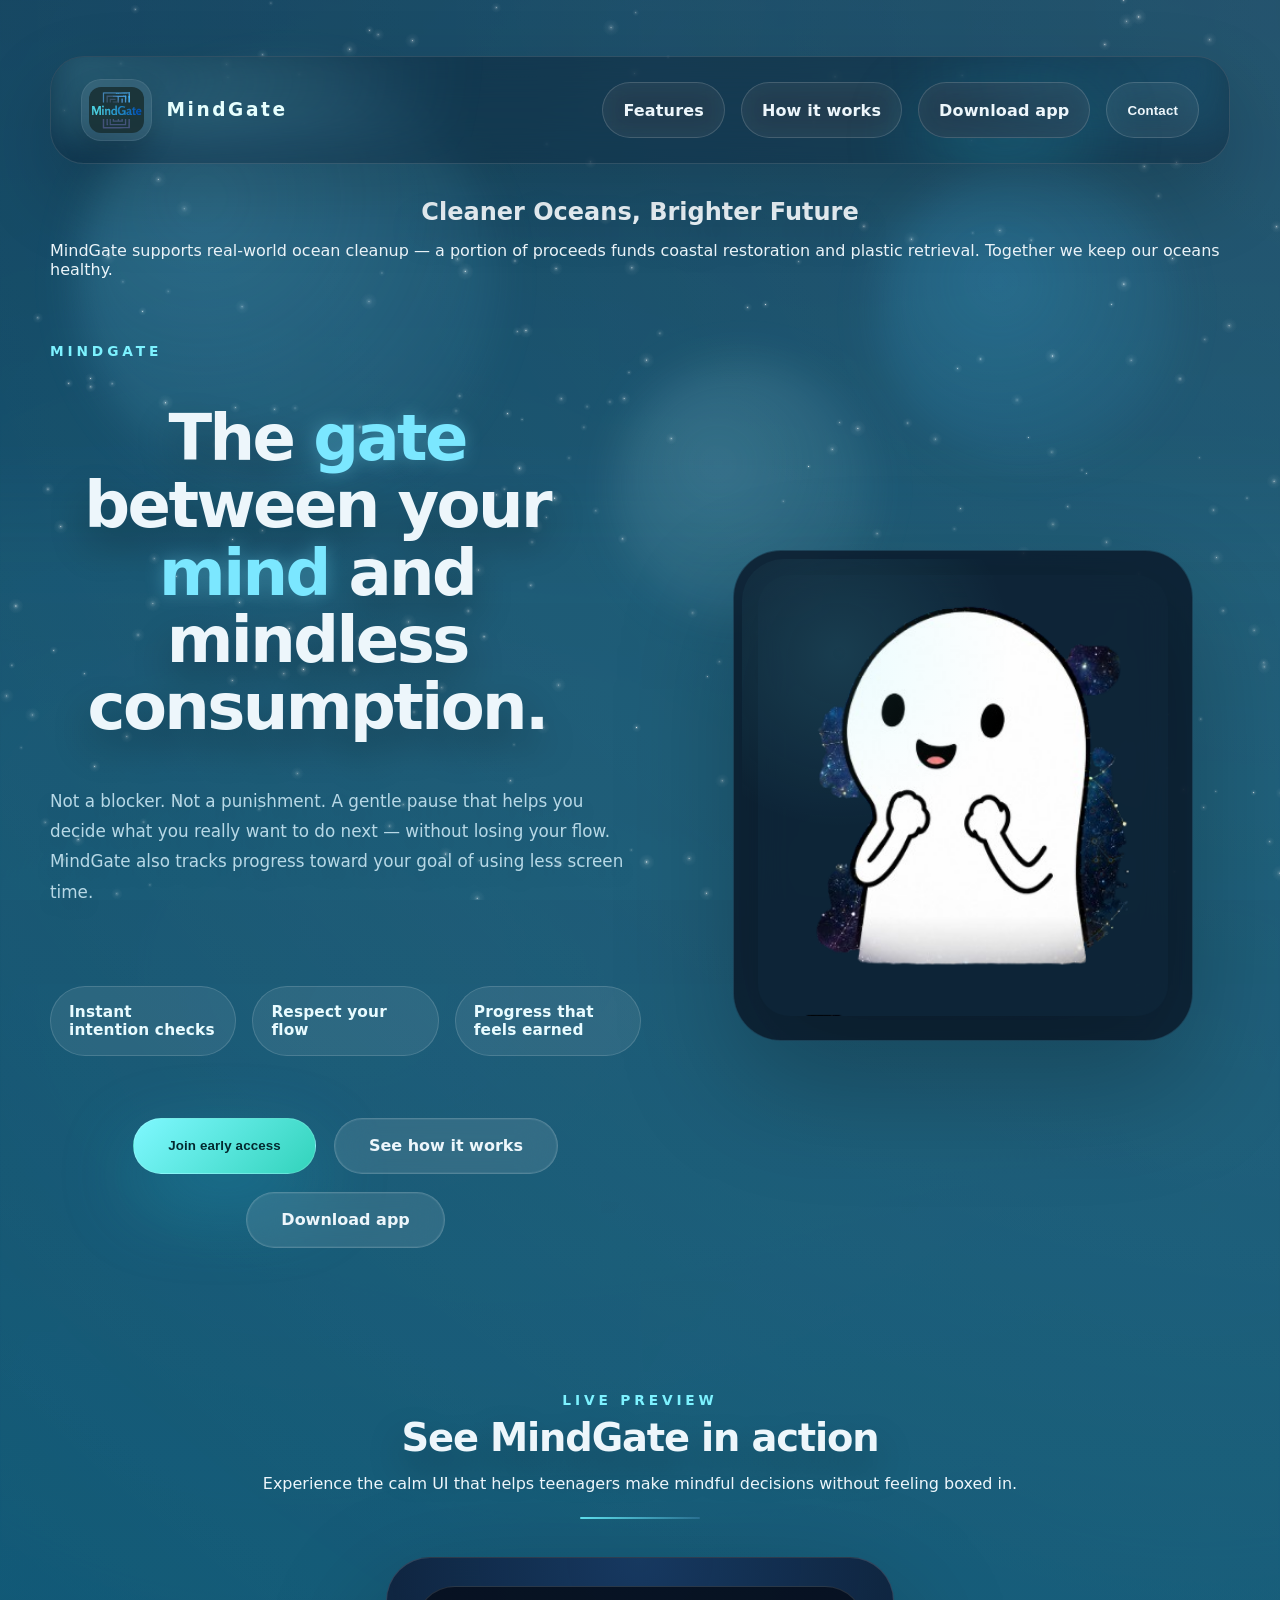
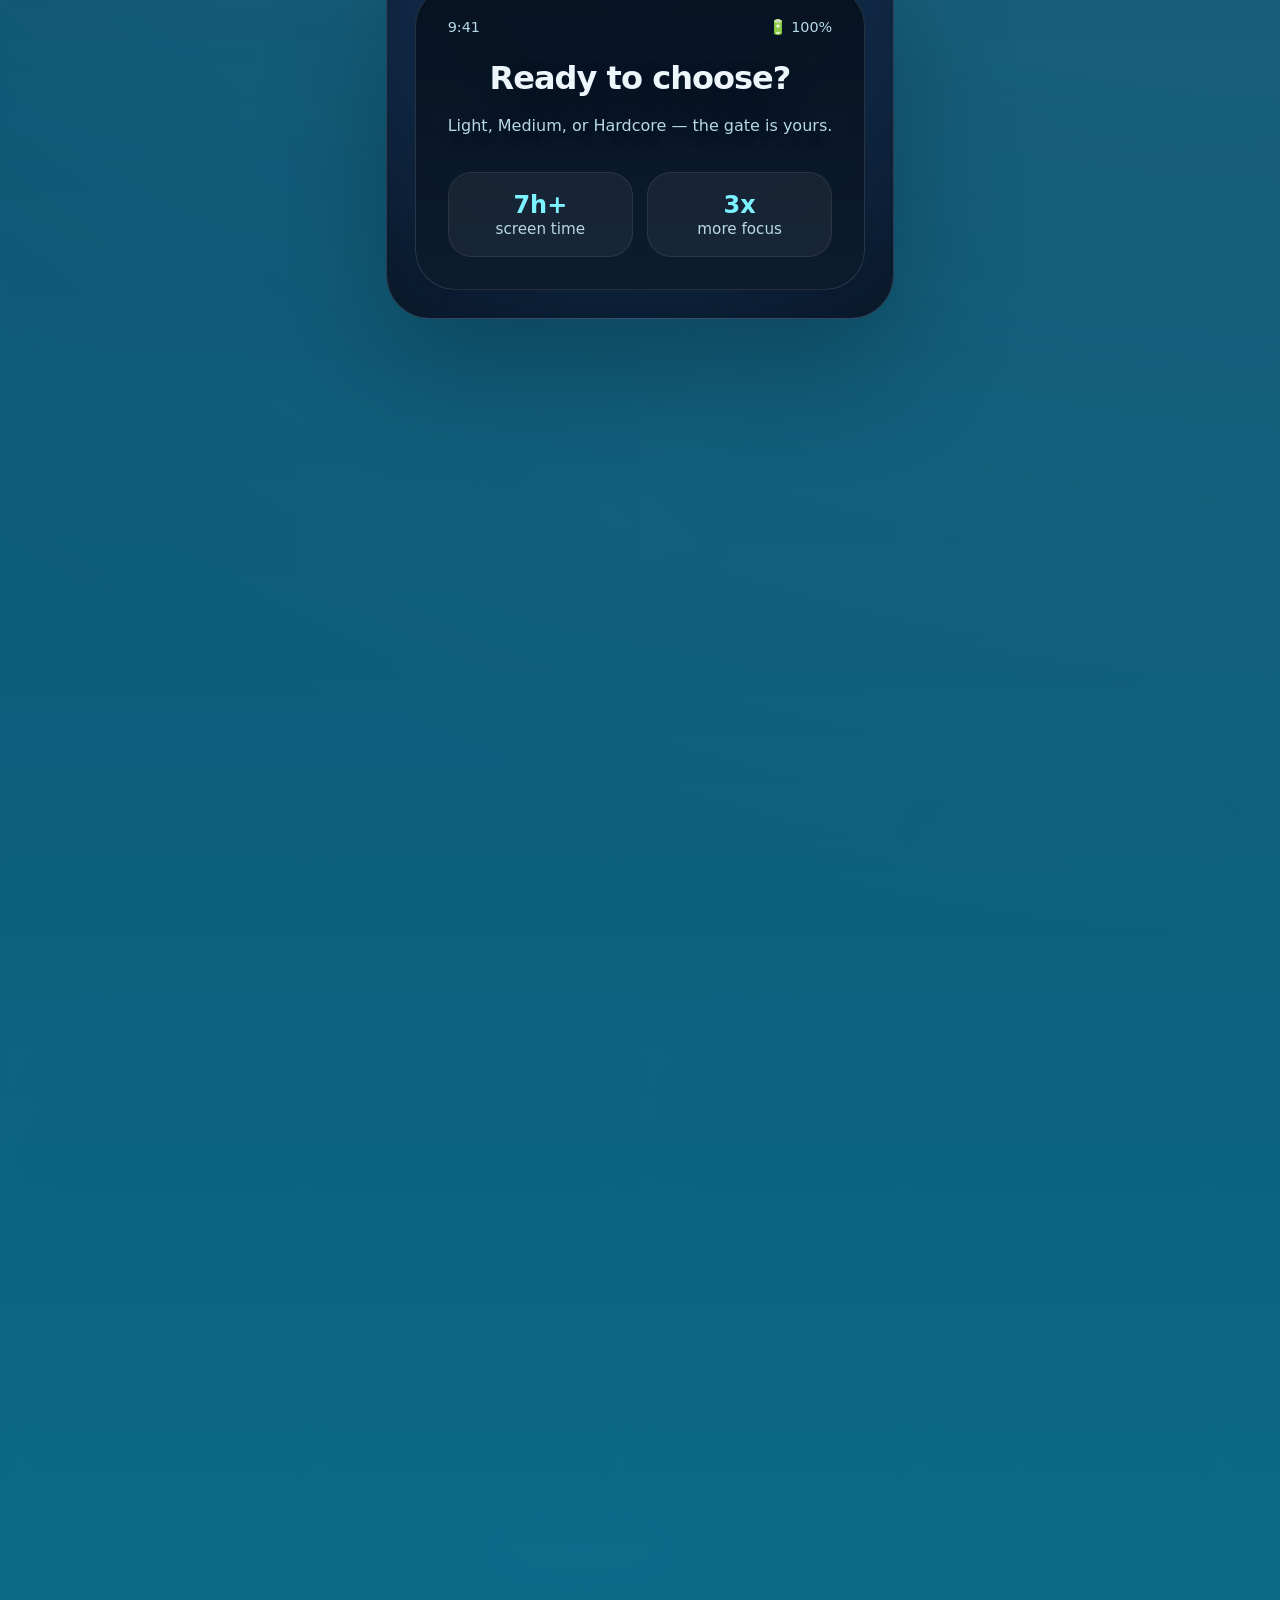
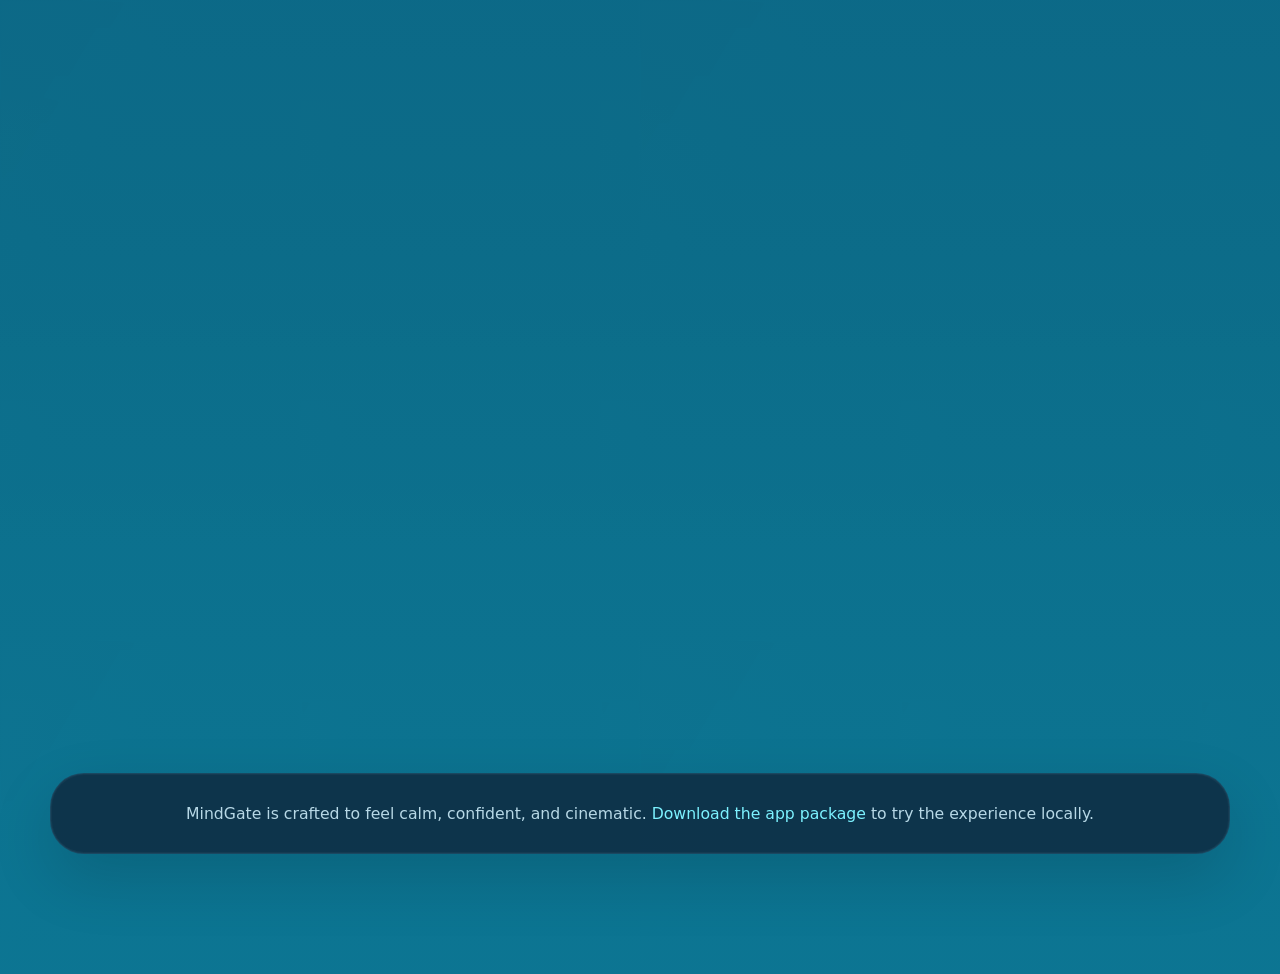
==== index.html @ c2aaa256 "Add files via upload" ====
<!DOCTYPE html>
<html lang="en">
<head>
  <meta charset="UTF-8" />
  <meta name="viewport" content="width=device-width, initial-scale=1.0" />
  <title>MindGate — The Gate Between Your Mind and Mindless Consumption</title>
  <link rel="stylesheet" href="styles.css" />
</head>
<body>
  <div class="page-shell" id="top">
    <div class="wave-background"></div>
    <div class="ocean-wave-layer"></div>
    <canvas id="particle-canvas" class="particle-canvas" aria-hidden="true"></canvas>
    <div class="float-orbs" aria-hidden="true">
      <div class="orb orb--1"></div>
      <div class="orb orb--2"></div>
      <div class="orb orb--3"></div>
    </div>
    <div class="content-wrap">
      <nav class="site-nav reveal">
        <div class="nav-logo">
          <img src="logo.svg" alt="MindGate logo" class="logo-img" />
          <span>MindGate</span>
        </div>
        <div class="nav-links">
          <a href="#features">Features</a>
          <a href="#how-it-works">How it works</a>
          <a href="MindGate-app.zip" download class="button button-primary">Download app</a>
          <button class="contact-btn" id="contact-trigger">Contact</button>
        </div>
      </nav>

      <section class="ocean-hero reveal">
        <div class="ocean-hero-inner">
          <h2 class="ocean-title">Cleaner Oceans, Brighter Future</h2>
          <p class="ocean-sub">MindGate supports real-world ocean cleanup — a portion of proceeds funds coastal restoration and plastic retrieval. Together we keep our oceans healthy.</p>
        </div>
      </section>

      <div class="contact-modal" id="contact-modal">
        <div class="modal-content">
          <button class="modal-close" id="modal-close">&times;</button>
          <h2>Get in touch</h2>
          <p>Have questions or want early access? Reach out:</p>
          <div class="contact-info">
            <div class="contact-item">
              <p class="label">Email</p>
              <a href="mailto:mindgate@gmail.com">mindgate@gmail.com</a>
            </div>
            <div class="contact-item">
              <p class="label">Phone</p>
              <a href="tel:+918008955454">+91 8008955454</a>
            </div>
          </div>
        </div>
      </div>
      <header class="hero">
        <div class="hero-copy reveal">
          <p class="eyebrow">MindGate</p>
          <h1>The <span class="hero-highlight">gate</span> between your <span class="hero-highlight">mind</span> and mindless consumption.</h1>
          <p class="hero-description">
            Not a blocker. Not a punishment. A gentle pause that helps you decide what you really want to do next — without losing your flow. MindGate also tracks progress toward your goal of using less screen time.
          </p>
          <div class="hero-notes">
            <span>Instant intention checks</span>
            <span>Respect your flow</span>
            <span>Progress that feels earned</span>
          </div>
          <div class="hero-actions">
            <button class="button button-primary contact-btn">Join early access</button>
            <a href="#features" class="button button-secondary">See how it works</a>
            <a href="MindGate-app.zip" download class="button button-secondary">Download app</a>
          </div>
        </div>
        <div class="hero-visual reveal">
          <div class="hero-visual-card">
            <img src="hero-illustration.png" alt="MindGate illustration" />
          </div>
        </div>
      </header>

      <section class="feature-showcase reveal">
        <div class="section-header">
          <p class="section-eyebrow">Live preview</p>
          <h2>See MindGate in action</h2>
          <p>Experience the calm UI that helps teenagers make mindful decisions without feeling boxed in.</p>
        </div>
        <div class="hero-panel reveal">
          <div class="phone-card">
            <div class="phone-screen">
              <div class="status-bar">
                <span>9:41</span>
                <span>🔋 100%</span>
              </div>
              <div class="screen-content">
                <h2>Ready to choose?</h2>
                <p>Light, Medium, or Hardcore — the gate is yours.</p>
                <div class="metric-row">
                  <div>
                    <span class="metric-value">7h+</span>
                    <span class="metric-label">screen time</span>
                  </div>
                  <div>
                    <span class="metric-value">3x</span>
                    <span class="metric-label">more focus</span>
                  </div>
                </div>
              </div>
            </div>
          </div>
        </div>
      </section>

      <section id="how-it-works" class="how-it-works reveal">
        <div class="how-header">
          <p class="section-eyebrow">The process</p>
          <h2>How MindGate works.</h2>
          <p>A simple, intentional flow that puts you back in control.</p>
        </div>
        <div class="how-steps">
          <div class="step reveal">
            <div class="step-number">1</div>
            <h3>You open an app</h3>
            <p>Pick your intensity level for each app: Light, Medium, or Hardcore.</p>
          </div>
          <div class="step reveal">
            <div class="step-number">2</div>
            <h3>MindGate pauses</h3>
            <p>A gentle reminder appears asking how you really feel right now.</p>
          </div>
          <div class="step reveal">
            <div class="step-number">3</div>
            <h3>You decide</h3>
            <p>Choose to continue, reflect, or do something else instead.</p>
          </div>
          <div class="step reveal">
            <div class="step-number">4</div>
            <h3>Track your progress</h3>
            <p>See your screen time patterns and celebrate intentional choices.</p>
          </div>
        </div>
      </section>

      <main>
      <section id="features" class="section section-features">
        <div class="section-header reveal">
          <p class="section-eyebrow">Why MindGate</p>
          <h2>Stop autopilot. Start choosing.</h2>
        </div>
        <div class="feature-grid">
          <article class="feature-card reveal">
            <h3>Context-aware interventions</h3>
            <p>Games and scroll apps get different treatment — no angry mid-play blocks, just a thoughtful pause that respects how you feel.</p>
          </article>
          <article class="feature-card reveal">
            <h3>Big, personal accountability</h3>
            <p>Pick Light, Medium, or Hardcore for each app. You stay in control and nothing feels forced.</p>
          </article>
          <article class="feature-card reveal">
            <h3>Reflection built-in</h3>
            <p>Self-messages and emotional check-ins help you stay honest without feeling judged.</p>
          </article>
        </div>
      </section>

        <section class="section section-stats">
          <div class="stats-left reveal">
            <div class="stats-copy">
              <p class="section-eyebrow">Fast facts</p>
              <h2>Designed for teens who want control, not restrictions.</h2>
            </div>
            <div class="stat-grid">
              <div class="stat-card reveal">
                <span>7+</span>
                <p>Average daily screen hours for teenagers</p>
              </div>
              <div class="stat-card reveal">
                <span>0.2s</span>
                <p>Time it takes to dismiss a generic reminder</p>
              </div>
              <div class="stat-card reveal">
                <span>1st</span>
                <p>Context-aware screen accountability app built for teenagers</p>
              </div>
            </div>
          </div>
          <div class="stats-right reveal">
            <div class="stats-visual-wrap">
              <img src="stats-random.png" alt="Abstract stats illustration" class="stats-visual stats-visual--small" width="350" height="350" />
            </div>
          </div>
          <div class="survey-panel reveal">
            <p class="section-eyebrow">Field research</p>
            <h3>We interviewed 128 teens and this is the data we got.</h3>
            <div class="survey-grid">
              <div class="stat-card reveal">
                <span>86%</span>
                <p>said a gentle pause helps them decide whether to keep scrolling.</p>
              </div>
              <div class="stat-card reveal">
                <span>74%</span>
                <p>felt more in control when apps offered a choice instead of a block.</p>
              </div>
              <div class="stat-card reveal">
                <span>62%</span>
                <p>would use MindGate daily if it respected their mood and timing.</p>
              </div>
            </div>
          </div>
        </section>

      </main>
      <footer class="site-footer">
        <p>MindGate is crafted to feel calm, confident, and cinematic. <a href="MindGate-app.zip" download>Download the app package</a> to try the experience locally.</p>
      </footer>
    </div>
  </div>

  <script src="particles.js"></script>
  <script src="script.js"></script>
</body>
</html>
---- styles.css ----
:root {
  color-scheme: dark;
  --bg-start: #03364f;
  --bg-mid: #026d8d;
  --bg-end: #00afc8;
  --surface: rgba(8, 23, 38, 0.88);
  --surface-strong: rgba(5, 18, 32, 0.98);
  --text: #edf6fb;
  --muted: #b7d8e6;
  --accent: #7df2ff;
  --accent-strong: #e6fffe;
  --shadow: 0 40px 120px rgba(0, 0, 0, 0.18);
  font-family: Inter, system-ui, -apple-system, BlinkMacSystemFont, Segoe UI, sans-serif;
}

* {
  box-sizing: border-box;
}

html, body {
  min-height: 100%;
  margin: 0;
  padding: 0;
  background: radial-gradient(circle at top, rgba(58, 190, 255, 0.18), transparent 35%),
    linear-gradient(180deg, var(--bg-start) 0%, var(--bg-mid) 45%, var(--bg-end) 100%);
  color: var(--text);
}

body {
  overflow-x: hidden;
  min-height: 100%;
  background-attachment: fixed;
}

body::before {
  content: "";
  position: fixed;
  inset: 0;
  pointer-events: none;
  z-index: 0;
  background: radial-gradient(circle at top, rgba(255, 255, 255, 0.08), transparent 24%),
    radial-gradient(circle at 80% 8%, rgba(116, 232, 255, 0.10), transparent 18%);
}

::-webkit-scrollbar {
  width: 10px;
}

::-webkit-scrollbar-track {
  background: rgba(255, 255, 255, 0.04);
}

::-webkit-scrollbar-thumb {
  background: rgba(104, 232, 255, 0.22);
  border-radius: 999px;
  border: 2px solid transparent;
  background-clip: padding-box;
}

.page-shell {
  position: relative;
  min-height: 100vh;
  overflow: hidden;
  z-index: 0;
}

.page-shell::before {
  content: "";
  position: absolute;
  inset: 0;
  z-index: -1;
  pointer-events: none;
  background-image:
    radial-gradient(circle at 18% 18%, rgba(128, 245, 255, 0.55), transparent 18%),
    radial-gradient(circle at 72% 20%, rgba(90, 234, 255, 0.44), transparent 20%),
    radial-gradient(ellipse 420px 160px at 35% 58%, rgba(74, 215, 255, 0.36), transparent 38%),
    radial-gradient(ellipse 420px 140px at 70% 38%, rgba(60, 200, 255, 0.3), transparent 34%);
  background-repeat: no-repeat;
  background-size: 130% 130%;
  opacity: 1;
  filter: blur(1px);
  transform: translate3d(0, 0, 0);
  animation: strokes-drift 26s ease-in-out infinite;
}

.page-shell::after {
  content: "";
  position: absolute;
  inset: 0;
  z-index: -1;
  pointer-events: none;
  background-image:
    linear-gradient(120deg, rgba(255, 255, 255, 0.18) 0%, rgba(255, 255, 255, 0.14) 8%, transparent 20%),
    linear-gradient(120deg, rgba(255, 255, 255, 0.12) 0%, rgba(255, 255, 255, 0.08) 6%, transparent 16%);
  background-size: 640px 640px, 300px 300px;
  opacity: 0.26;
  filter: blur(1.4px);
  animation: streaks-slide 22s linear infinite;
}

/* Particle canvas sits above background but behind content */
.particle-canvas {
  position: fixed;
  inset: 0;
  z-index: 1; /* above background, below content */
  pointer-events: none;
  display: block;
}

/* Floating soft orbs to add depth */
.float-orbs {
  position: fixed;
  inset: 0;
  z-index: 1; /* keep orbs with the canvas */
  pointer-events: none;
  overflow: visible;
}
.orb {
  position: absolute;
  border-radius: 50%;
  filter: blur(18px);
  opacity: 0.24;
  mix-blend-mode: screen;
}
.orb--1 { width: 420px; height: 420px; left: 6%; top: 8%; background: radial-gradient(circle at 30% 30%, rgba(120,220,255,0.9), rgba(10,80,110,0.12)); animation: orb-drift-1 18s ease-in-out infinite; }
.orb--2 { width: 300px; height: 300px; right: 8%; top: 18%; background: radial-gradient(circle at 40% 40%, rgba(70,200,255,0.85), rgba(6,40,66,0.08)); animation: orb-drift-2 22s ease-in-out infinite; }
.orb--3 { width: 260px; height: 260px; left: 48%; top: 40%; background: radial-gradient(circle at 40% 40%, rgba(180,245,255,0.72), rgba(12,70,100,0.06)); animation: orb-drift-3 26s ease-in-out infinite; }

@keyframes orb-drift-1 { 0% { transform: translateY(0) translateX(0); } 50% { transform: translateY(18px) translateX(10px) } 100% { transform: translateY(0) translateX(0); } }
@keyframes orb-drift-2 { 0% { transform: translateY(0) translateX(0); } 50% { transform: translateY(-14px) translateX(-8px) } 100% { transform: translateY(0) translateX(0); } }
@keyframes orb-drift-3 { 0% { transform: translateY(0) translateX(0); } 50% { transform: translateY(10px) translateX(-6px) } 100% { transform: translateY(0) translateX(0); } }

/* make sure content stays readable over effects */
@media (prefers-reduced-motion: reduce) {
  .orb, .page-shell::after, .page-shell::before { animation: none !important; }
}

.wave-background {
  position: absolute;
  inset: 0;
  z-index: 0;
  pointer-events: none;
  overflow: hidden;
  background: radial-gradient(circle at top, rgba(255, 255, 255, 0.12), transparent 28%),
    linear-gradient(180deg, rgba(2, 57, 86, 0.95), rgba(2, 109, 141, 0.92), rgba(0, 175, 200, 0.8));
  background-size: 220% 220%, 220% 220%;
  animation: wave-ripple 38s ease-in-out infinite;
}

@keyframes strokes-drift {
  0% { background-position: 0% 0%, 0% 0%, 0% 0%, 0% 0%; }
  50% { background-position: 6% 7%, -3% 4%, 3% 9%, -4% 5%; }
  100% { background-position: 0% 0%, 0% 0%, 0% 0%, 0% 0%; }
}

@keyframes wave-ripple {
  0%, 100% { background-position: 50% 0%, 50% 0%; }
  50% { background-position: 50% 5%, 50% 7%; }
}

@keyframes streaks-slide {
  0% { background-position: -100px 0, 60px 0; }
  100% { background-position: 120px 140px, 360px 180px; }
}

.ocean-wave-layer {
  position: absolute;
  left: 0;
  right: 0;
  bottom: -24%;
  height: 420px;
  background: radial-gradient(circle at 18% 18%, rgba(116, 232, 255, 0.24), transparent 22%),
    radial-gradient(circle at 82% 16%, rgba(17, 172, 219, 0.18), transparent 24%),
    linear-gradient(180deg, rgba(3, 64, 97, 0.34), rgba(9, 100, 122, 0.22));
  border-radius: 0 0 40% 40% / 0 0 100% 100%;
  opacity: 0.95;
  pointer-events: none;
  transform: translateY(14px);
  animation: ocean-swell 12s ease-in-out infinite;
  box-shadow: inset 0 0 120px rgba(0, 0, 0, 0.12);
}

.wave-section {
  position: relative;
  margin: 44px 0 56px;
  padding: 42px 0 38px;
  border-radius: 40px;
  overflow: hidden;
  background: rgba(6, 28, 49, 0.18);
  border: 1px solid rgba(255, 255, 255, 0.08);
  box-shadow: 0 24px 64px rgba(0, 0, 0, 0.16);
}

.how-it-works {
  margin: 86px 0 72px;
}

.how-header {
  max-width: 640px;
  margin: 0 auto 48px;
  text-align: center;
}

.how-header h2 {
  font-size: clamp(2rem, 3.2vw, 2.9rem);
  margin: 12px 0 0;
  letter-spacing: -0.03em;
}

.how-header p {
  margin-top: 14px;
  color: var(--muted);
  font-size: 1rem;
}

.how-steps {
  display: grid;
  grid-template-columns: repeat(4, minmax(0, 1fr));
  gap: 24px;
}

.step {
  background: rgba(255, 255, 255, 0.06);
  border: 1px solid rgba(255, 255, 255, 0.1);
  border-radius: 28px;
  padding: 32px 24px;
  box-shadow: inset 0 0 0 1px rgba(255,255,255,0.02);
}

.step-number {
  display: flex;
  align-items: center;
  justify-content: center;
  width: 48px;
  height: 48px;
  background: linear-gradient(135deg, rgba(116, 232, 255, 0.22), rgba(94, 232, 255, 0.12));
  border: 1.5px solid rgba(116, 232, 255, 0.4);
  border-radius: 50%;
  font-size: 1.4rem;
  font-weight: 700;
  color: var(--accent);
  margin-bottom: 16px;
}

.step h3 {
  font-size: 1.15rem;
  margin: 0 0 10px;
  color: #e8fbff;
}

.step p {
  margin: 0;
  color: var(--muted);
  font-size: 0.95rem;
  line-height: 1.6;
}

@media (max-width: 960px) {
  .how-steps {
    grid-template-columns: repeat(2, minmax(0, 1fr));
  }
}

@media (max-width: 640px) {
  .how-steps {
    grid-template-columns: 1fr;
  }
}

@keyframes ocean-swell {
  0%, 100% { transform: translateY(14px); }
  50% { transform: translateY(-10px); }
}

.wave-background::before,
.wave-background::after {
  content: "";
  position: absolute;
  left: 50%;
  width: 230%;
  height: 180%;
  background: radial-gradient(circle at center, rgba(255, 255, 255, 0.12), transparent 48%);
  transform: translateX(-50%);
}

.wave-background::before {
  bottom: -20%;
  background: rgba(255, 255, 255, 0.08);
  filter: blur(70px);
  opacity: 0.32;
  animation: drift 22s ease-in-out infinite;
}

.wave-background::after {
  top: 12%;
  background: rgba(141, 236, 255, 0.12);
  filter: blur(52px);
  opacity: 0.28;
  animation: drift 18s ease-in-out infinite reverse;
}

@keyframes drift {
  0% { transform: translateX(-55%) translateY(0); }
  50% { transform: translateX(-45%) translateY(24px); }
  100% { transform: translateX(-55%) translateY(0); }
}

.reveal {
  opacity: 0;
  transform: translateY(24px);
  transition: opacity 0.7s ease, transform 0.7s ease;
}

.reveal.show {
  opacity: 1;
  transform: translateY(0);
}

.hero {
  display: grid;
  grid-template-columns: minmax(0, 1.05fr) minmax(340px, 0.95fr);
  gap: 54px;
  align-items: center;
  min-height: calc(100vh - 98px);
  padding: 48px 0 72px;
}

.hero-copy {
  max-width: 680px;
  display: grid;
  gap: 28px;
  text-align: left;
}

.hero-visual {
  display: flex;
  align-items: center;
  justify-content: center;
}

.hero-visual-card {
  width: min(100%, 460px);
  padding: 24px;
  border-radius: 48px;
  background: rgba(8, 18, 34, 0.75);
  border: 1px solid rgba(92, 218, 255, 0.16);
  box-shadow: 0 46px 120px rgba(0, 0, 0, 0.24);
  backdrop-filter: blur(24px);
  position: relative;
  overflow: hidden;
}

.hero-visual-card::before {
  content: "";
  position: absolute;
  inset: 8px;
  border-radius: 42px;
  background: radial-gradient(circle at 22% 20%, rgba(104, 238, 255, 0.12), transparent 34%);
  pointer-events: none;
}

.hero-visual-card img {
  width: 100%;
  display: block;
  border-radius: 32px;
  box-shadow: 0 32px 100px rgba(0, 0, 0, 0.22);
}

@media (max-width: 920px) {
  .hero {
    grid-template-columns: 1fr;
  }

  .hero-visual-card {
    margin: 0 auto;
  }
}

.feature-showcase {
  display: grid;
  justify-items: center;
  text-align: center;
  gap: 28px;
  margin-top: 72px;
  padding-bottom: 16px;
}

.feature-showcase .section-header {
  max-width: 820px;
  position: relative;
}

.feature-showcase .section-eyebrow {
  margin-bottom: 10px;
}

.feature-showcase .section-header::after {
  content: "";
  position: absolute;
  left: 50%;
  bottom: -10px;
  transform: translateX(-50%);
  width: 120px;
  height: 2px;
  background: linear-gradient(90deg, rgba(104, 242, 255, 0.9), rgba(119, 199, 255, 0.2));
  border-radius: 999px;
}

.content-wrap {
  position: relative;
  z-index: 3;
  width: min(1180px, calc(100% - 48px));
  margin: 0 auto;
  padding: 56px 0 120px;
}

.eyebrow,
.section-eyebrow {
  color: var(--accent);
  font-size: 0.86rem;
  font-weight: 700;
  text-transform: uppercase;
  letter-spacing: 0.28em;
  margin: 0 0 18px;
}

h1,
h2,
h3 {
  margin: 0;
  line-height: 1.05;
  text-align: center;
}

h1 {
  font-size: clamp(3.4rem, 5vw, 5.4rem);
  max-width: 12ch;
  letter-spacing: -0.04em;
}

.hero-highlight {
  color: #7be7ff;
  font-weight: 800;
  text-shadow: 0 0 18px rgba(123, 231, 255, 0.32);
}

h1,
h2,
h3 {
  text-shadow: 0 18px 38px rgba(0, 0, 0, 0.32);
}

.hero-description,
.feature-card p,
.stat-card p,
.screen-content p {
  color: var(--muted);
  font-size: clamp(1rem, 1vw + 0.02rem, 1.12rem);
  line-height: 1.8;
}

.hero-description,
.stat-card p,
.feature-card p,
.screen-content p {
  text-shadow: 0 10px 20px rgba(0, 0, 0, 0.18);
}

.hero-description {
  max-width: 44rem;
  font-size: clamp(1.05rem, 1vw + 0.12rem, 1.32rem);
}

.hero-notes {
  display: grid;
  grid-template-columns: repeat(3, minmax(180px, 1fr));
  gap: 16px;
  margin: 34px 0 0;
}

.hero-notes span {
  display: inline-flex;
  align-items: center;
  justify-content: center;
  padding: 16px 18px;
  border-radius: 999px;
  background: rgba(255, 255, 255, 0.08);
  border: 1px solid rgba(255, 255, 255, 0.14);
  color: #e8fbff;
  font-size: 0.96rem;
  font-weight: 600;
  letter-spacing: 0.01em;
}

.site-nav {
  position: relative;
  z-index: 30;
  display: flex;
  justify-content: space-between;
  align-items: center;
  padding: 22px 30px;
  gap: 24px;
  margin: 0 0 36px;
  background: rgba(6, 20, 36, 0.36);
  border: 1px solid rgba(255, 255, 255, 0.12);
  border-radius: 34px;
  backdrop-filter: blur(24px);
  box-shadow: 0 32px 80px rgba(0, 0, 0, 0.18);
  overflow: hidden;
}

.site-nav::before {
  content: "";
  position: absolute;
  inset: -18% 0 25%;
  background: radial-gradient(circle at top left, rgba(123, 231, 255, 0.22), transparent 36%),
    radial-gradient(circle at top right, rgba(33, 150, 198, 0.18), transparent 28%);
  filter: blur(18px);
  pointer-events: none;
  z-index: 0;
}

.nav-logo,
.nav-links,
.logo-img {
  position: relative;
  z-index: 1;
}

.nav-logo {
  display: inline-flex;
  align-items: center;
  gap: 14px;
  font-size: 1.16rem;
  font-weight: 700;
  color: var(--accent-strong);
  text-decoration: none;
  letter-spacing: 0.14em;
  line-height: 1;
  white-space: nowrap;
}

.nav-links {
  display: flex;
  gap: 16px;
  flex-wrap: wrap;
}

.logo-img {
  height: 62px;
  width: auto;
  display: inline-block;
  opacity: 0.95;
  mix-blend-mode: screen;
  filter: brightness(1.02) saturate(1.08);
  background: rgba(255, 255, 255, 0.08);
  border-radius: 20px;
  padding: 8px;
  box-shadow: inset 0 0 0 1px rgba(255,255,255,0.08), 0 10px 24px rgba(0, 0, 0, 0.14);
}

.nav-links a,
.nav-links span,
.contact-btn {
  display: inline-flex;
  align-items: center;
  justify-content: center;
  padding: 12px 20px;
  border-radius: 999px;
  background: rgba(255, 255, 255, 0.08);
  border: 1px solid rgba(255, 255, 255, 0.15);
  color: #edf6fb;
  text-decoration: none;
  font-weight: 600;
  letter-spacing: 0.01em;
  transition: transform 0.2s ease, background-color 0.2s ease, border-color 0.2s ease, color 0.2s ease;
  cursor: pointer;
  backdrop-filter: blur(14px);
}

.nav-links a:hover,
.nav-links span:hover,
.contact-btn:hover {
  background: rgba(255, 255, 255, 0.14);
  transform: translateY(-1px);
  border-color: rgba(255, 255, 255, 0.22);
  color: var(--accent);
}

.contact-modal {
  display: none;
  position: fixed;
  inset: 0;
  background: rgba(0, 0, 0, 0.6);
  z-index: 100;
  align-items: center;
  justify-content: center;
  backdrop-filter: blur(4px);
}

.contact-modal.active {
  display: flex;
}

.modal-content {
  background: rgba(8, 32, 52, 0.96);
  border: 1px solid rgba(255, 255, 255, 0.14);
  border-radius: 36px;
  padding: 40px;
  max-width: 420px;
  width: 90%;
  position: relative;
  box-shadow: 0 40px 120px rgba(0, 0, 0, 0.4);
}

.modal-close {
  position: absolute;
  top: 16px;
  right: 16px;
  background: none;
  border: none;
  font-size: 2rem;
  color: var(--muted);
  cursor: pointer;
  width: 44px;
  height: 44px;
  display: flex;
  align-items: center;
  justify-content: center;
  transition: color 0.2s ease;
}

.modal-close:hover {
  color: var(--accent);
}

.modal-content h2 {
  margin: 0 0 12px;
  font-size: 1.8rem;
  letter-spacing: -0.03em;
  color: #e8fbff;
}

.modal-content > p {
  margin: 0 0 28px;
  color: var(--muted);
  line-height: 1.6;
}

.contact-info {
  display: flex;
  flex-direction: column;
  gap: 20px;
}

.contact-item {
  padding: 16px;
  background: rgba(255, 255, 255, 0.05);
  border: 1px solid rgba(255, 255, 255, 0.1);
  border-radius: 16px;
}

.contact-item .label {
  margin: 0 0 8px;
  font-size: 0.85rem;
  text-transform: uppercase;
  letter-spacing: 0.1em;
  color: var(--accent-strong);
  font-weight: 600;
}

.contact-item a {
  display: inline-block;
  color: var(--accent);
  text-decoration: none;
  font-weight: 600;
  transition: color 0.2s ease;
}

.contact-item a:hover {
  color: #e8fbff;
  text-decoration: underline;
}

.hero-actions {
  display: flex;
  flex-wrap: wrap;
  gap: 18px;
  margin-top: 34px;
}

.hero-actions {
  justify-content: center;
}

.button {
  display: inline-flex;
  align-items: center;
  justify-content: center;
  min-height: 56px;
  padding: 0 34px;
  border-radius: 999px;
  font-weight: 700;
  text-decoration: none;
  transition: transform 0.22s ease, box-shadow 0.22s ease, background-color 0.22s ease, color 0.22s ease;
}

.button:hover {
  transform: translateY(-2px);
}

.button-primary {
  background: linear-gradient(135deg, #7ff8ff, #32d3bb);
  color: #04292f;
  box-shadow: 0 28px 80px rgba(34, 197, 226, 0.28);
}

.button-secondary {
  border: 1px solid rgba(255, 255, 255, 0.16);
  color: var(--text);
  background: rgba(255, 255, 255, 0.1);
  backdrop-filter: blur(18px);
  box-shadow: inset 0 0 0 1px rgba(255,255,255,0.06);
}

.hero-panel {
  display: flex;
  justify-content: center;
  padding-top: 20px;
}

.phone-card {
  width: min(100%, 520px);
  background: radial-gradient(circle at top, rgba(23, 56, 96, 0.98), rgba(8, 18, 35, 0.92));
  border: 1px solid rgba(255, 255, 255, 0.14);
  border-radius: 44px;
  backdrop-filter: blur(22px);
  box-shadow: 0 44px 120px rgba(0, 0, 0, 0.26);
  padding: 28px;
}

.phone-screen {
  background: linear-gradient(180deg, rgba(7, 18, 34, 0.98), rgba(12, 28, 46, 0.96));
  border-radius: 40px;
  border: 1px solid rgba(255, 255, 255, 0.12);
  padding: 32px;
}

.status-bar {
  display: flex;
  justify-content: space-between;
  color: var(--muted);
  font-size: 0.9rem;
  margin-bottom: 26px;
}

.screen-content {
  text-align: center;
}

.screen-content h2 {
  font-size: 2rem;
  letter-spacing: -0.03em;
  margin-bottom: 14px;
}

.metric-row {
  display: grid;
  grid-template-columns: repeat(2, minmax(0, 1fr));
  gap: 14px;
  margin-top: 32px;
}

.metric-row > div {
  padding: 18px 16px;
  background: rgba(255, 255, 255, 0.05);
  border: 1px solid rgba(255, 255, 255, 0.08);
  border-radius: 24px;
}

.metric-value {
  display: block;
  font-size: 1.5rem;
  font-weight: 700;
  color: var(--accent);
}

.metric-label {
  color: var(--muted);
  font-size: 0.95rem;
}

.section {
  margin-top: 92px;
}

.section-header h2 {
  font-size: clamp(2.15rem, 3vw, 3rem);
  margin-top: 0;
  letter-spacing: -0.03em;
}

.section-features {
  display: grid;
  gap: 28px;
}

.section-stats {
  display: grid;
  grid-template-columns: minmax(0, 1.2fr) minmax(320px, 0.8fr);
  gap: 48px;
  align-items: center;
  position: relative;
}

.feature-card,
.stat-card {
  background: linear-gradient(180deg, rgba(9, 20, 42, 0.90), rgba(14, 32, 56, 0.70));
  border: 1px solid rgba(88, 215, 255, 0.14);
  border-radius: 36px;
  padding: 34px;
  box-shadow: 0 34px 96px rgba(0, 0, 0, 0.22), inset 0 0 0 1px rgba(255, 255, 255, 0.04);
}

.feature-card,
.stat-card {
  text-align: center;
}

.feature-grid,
.stat-grid {
  display: grid;
  gap: 24px;
  margin-top: 28px;
}

.feature-grid {
  grid-template-columns: repeat(3, minmax(0, 1fr));
}

.feature-card h3,
.stat-card span {
  margin: 0;
}

.feature-card h3 {
  font-size: 1.35rem;
  margin-bottom: 12px;
}

.stat-grid {
  grid-template-columns: repeat(3, minmax(0, 1fr));
}

.stat-grid {
  justify-items: center;
}

.stats-copy {
  display: grid;
  gap: 24px;
}

.stats-copy {
  align-items: center;
  text-align: center;
}

.stats-copy p {
  margin-top: 18px;
  max-width: 36rem;
  color: var(--muted);
}

.stats-copy h2 {
  text-shadow: 0 18px 42px rgba(0, 0, 0, 0.22);
  max-width: 40rem;
}

.stats-visual {
  width: 100%;
  max-width: var(--stats-visual-max-width, 740px);
  margin: 0;
  border-radius: 40px;
  box-shadow: 0 42px 90px rgba(0, 0, 0, 0.24), 0 0 0 1px rgba(255,255,255,0.03);
  background: rgba(255,255,255,0.02);
  border: none;
}

.stats-visual-wrap {
  position: relative;
  display: inline-block;
  border-radius: 44px;
  padding: 10px;
  z-index: 2;
  -webkit-backdrop-filter: none;
}

.stats-visual-wrap::before {
  content: "";
  position: absolute;
  inset: -14px;
  border-radius: 56px;
  background: rgba(255,255,255,0.06);
  filter: blur(14px);
  opacity: 0.9;
  pointer-events: none;
  mix-blend-mode: screen;
}

.stats-visual-wrap::after {
  content: "";
  position: absolute;
  inset: -8px;
  border-radius: 50px;
  border: 3px solid rgba(255,255,255,0.08);
  pointer-events: none;
  mix-blend-mode: screen;
}

.stats-right .stats-visual {
  margin: 0;
}

.stats-left {
  display: grid;
  gap: 28px;
}

.stats-right {
  position: relative;
  display: flex;
  align-items: center;
  justify-content: center;
  min-height: 420px;
}

.stats-right::before {
  content: "";
  position: absolute;
  inset: 0;
  margin: auto;
  width: 420px;
  height: 420px;
  background: radial-gradient(circle at center, rgba(142, 232, 255, 0.32), rgba(14, 96, 132, 0.04) 45%, transparent 74%);
  filter: blur(16px);
  z-index: 0;
}

.stats-right::after {
  content: "";
  position: absolute;
  top: 50%;
  left: 50%;
  transform: translate(-50%, -42%);
  width: 260px;
  height: 260px;
  background: radial-gradient(circle, rgba(255, 255, 255, 0.42), transparent 60%);
  filter: blur(20px);
  z-index: 0;
}

.stats-right .stats-visual {
  position: relative;
  z-index: 1;
}

.survey-panel {
  margin-top: 30px;
  padding: 30px;
  background: rgba(10, 34, 57, 0.16);
  border: 1px solid rgba(255,255,255,0.12);
  border-radius: 32px;
  grid-column: 1 / -1;
}

.survey-panel {
  text-align: center;
}

.how-header, .section-header {
  text-align: center;
}

.screen-content {
  text-align: center;
}

.stats-visual--small {
  --stats-visual-max-width: 350px;
  height: 350px;
}

.stats-visual--compact {
  --stats-visual-max-width: 520px;
}

.stats-visual--large {
  --stats-visual-max-width: 900px;
}

.survey-panel {
  margin-top: 30px;
  padding: 30px;
  background: rgba(10, 34, 57, 0.16);
  border: 1px solid rgba(255,255,255,0.12);
  border-radius: 32px;
}

.survey-panel h3 {
  font-size: clamp(1.35rem, 2vw, 1.75rem);
  max-width: 42rem;
  margin: 0;
  letter-spacing: -0.02em;
  color: #e8fbff;
}

.survey-grid {
  display: grid;
  gap: 20px;
  margin-top: 22px;
  grid-template-columns: repeat(3, minmax(0, 1fr));
}

.stat-card span {
  display: block;
  font-size: 2.5rem;
  font-weight: 700;
  color: var(--accent);
}

.stat-card p {
  margin-top: 10px;
}

.site-footer {
  margin-top: 64px;
  padding: 30px 32px;
  text-align: center;
  background: rgba(14, 28, 49, 0.72);
  border: 1px solid rgba(112, 208, 255, 0.12);
  border-radius: 34px;
  box-shadow: 0 24px 64px rgba(0, 0, 0, 0.14), inset 0 0 0 1px rgba(255,255,255,0.03);
  display: block;
}

.site-footer p {
  margin: 0;
  color: var(--muted);
  font-size: 0.98rem;
}

.site-footer a {
  color: var(--accent);
  text-decoration: none;
}

.site-footer a:hover {
  text-decoration: underline;
}

@media (max-width: 960px) {
  .hero {
    grid-template-columns: 1fr;
    min-height: auto;
  }
  .hero-copy {
    text-align: center;
  }
  .hero-actions {
    justify-content: center;
  }
  .feature-grid,
  .stat-grid {
    grid-template-columns: 1fr;
  }
}

@media (max-width: 640px) {
  .content-wrap {
    width: min(100%, calc(100% - 32px));
    padding-top: 48px;
  }
}

@media (max-width: 640px) {
  .hero-actions {
    flex-direction: column;
  }
  .button {
    width: 100%;
  }
  .nav-links {
    justify-content: center;
  }
  .site-nav {
    padding: 18px 22px;
  }
}
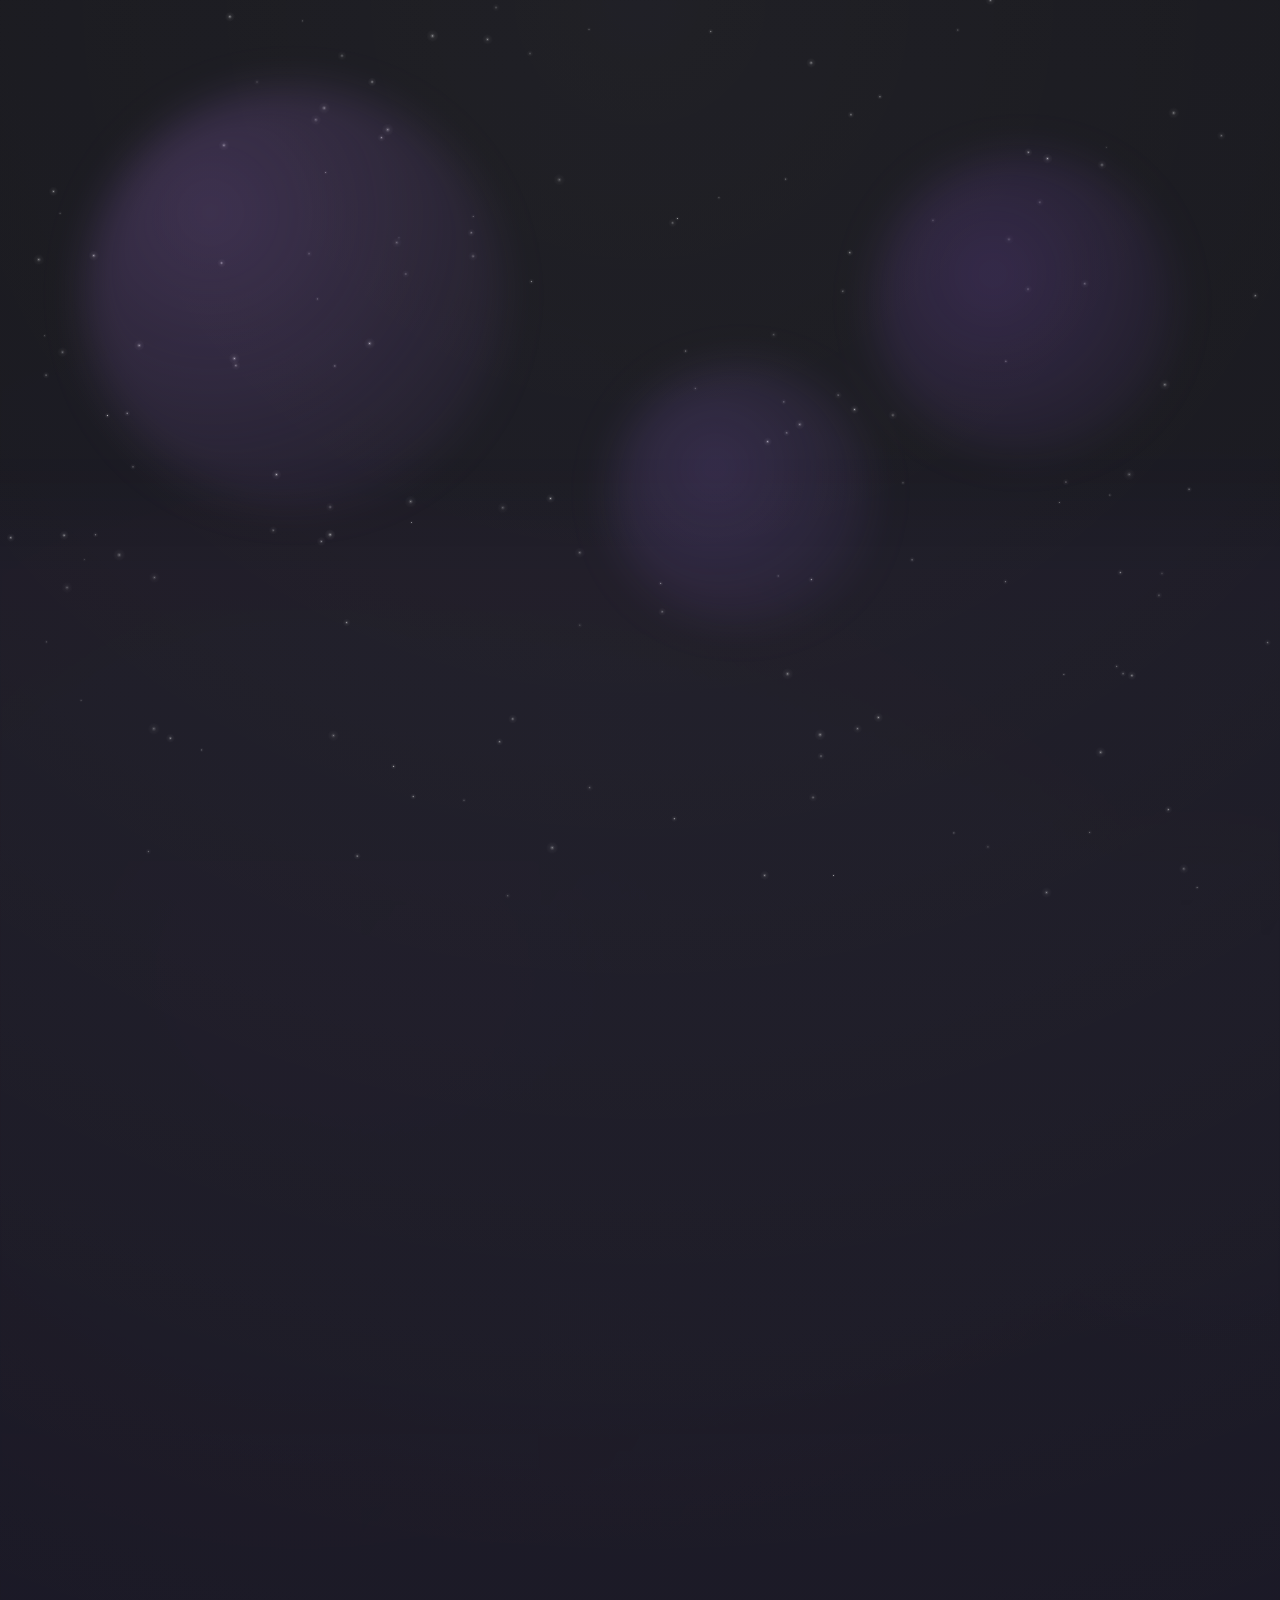
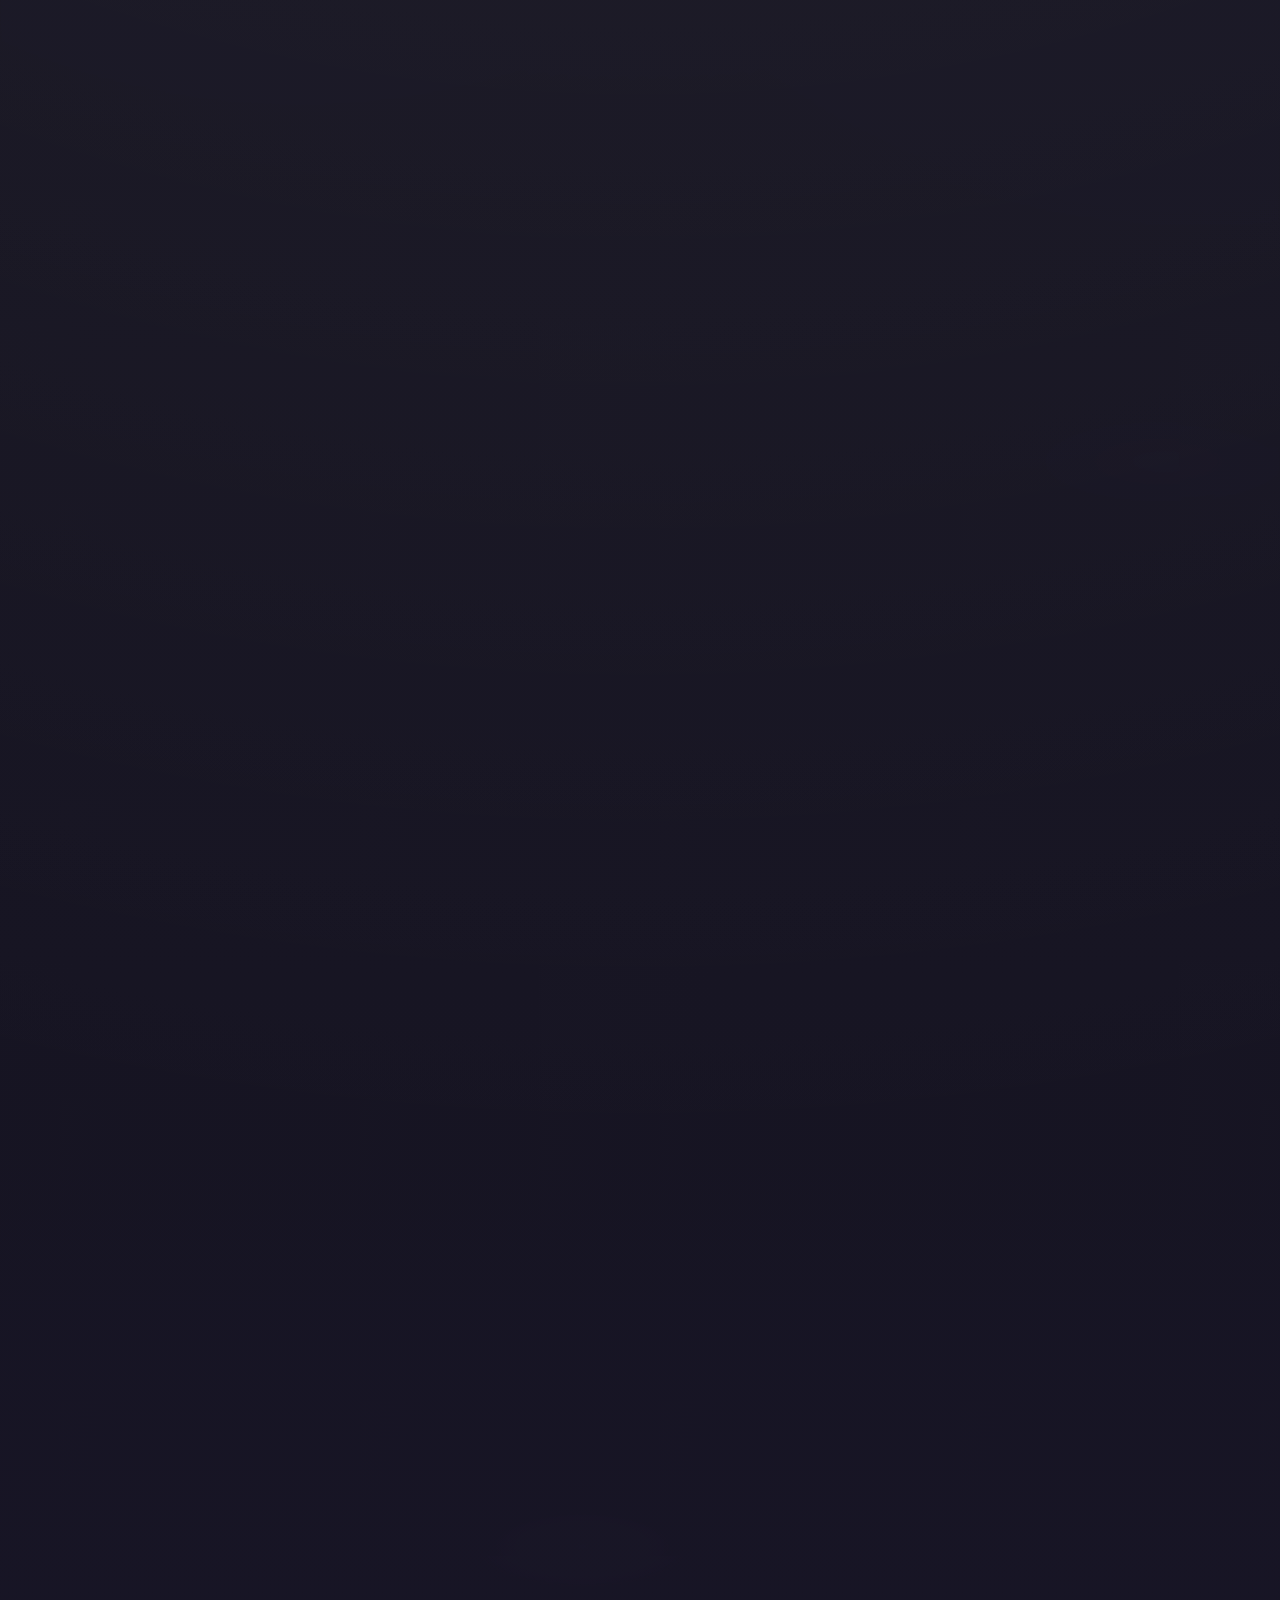
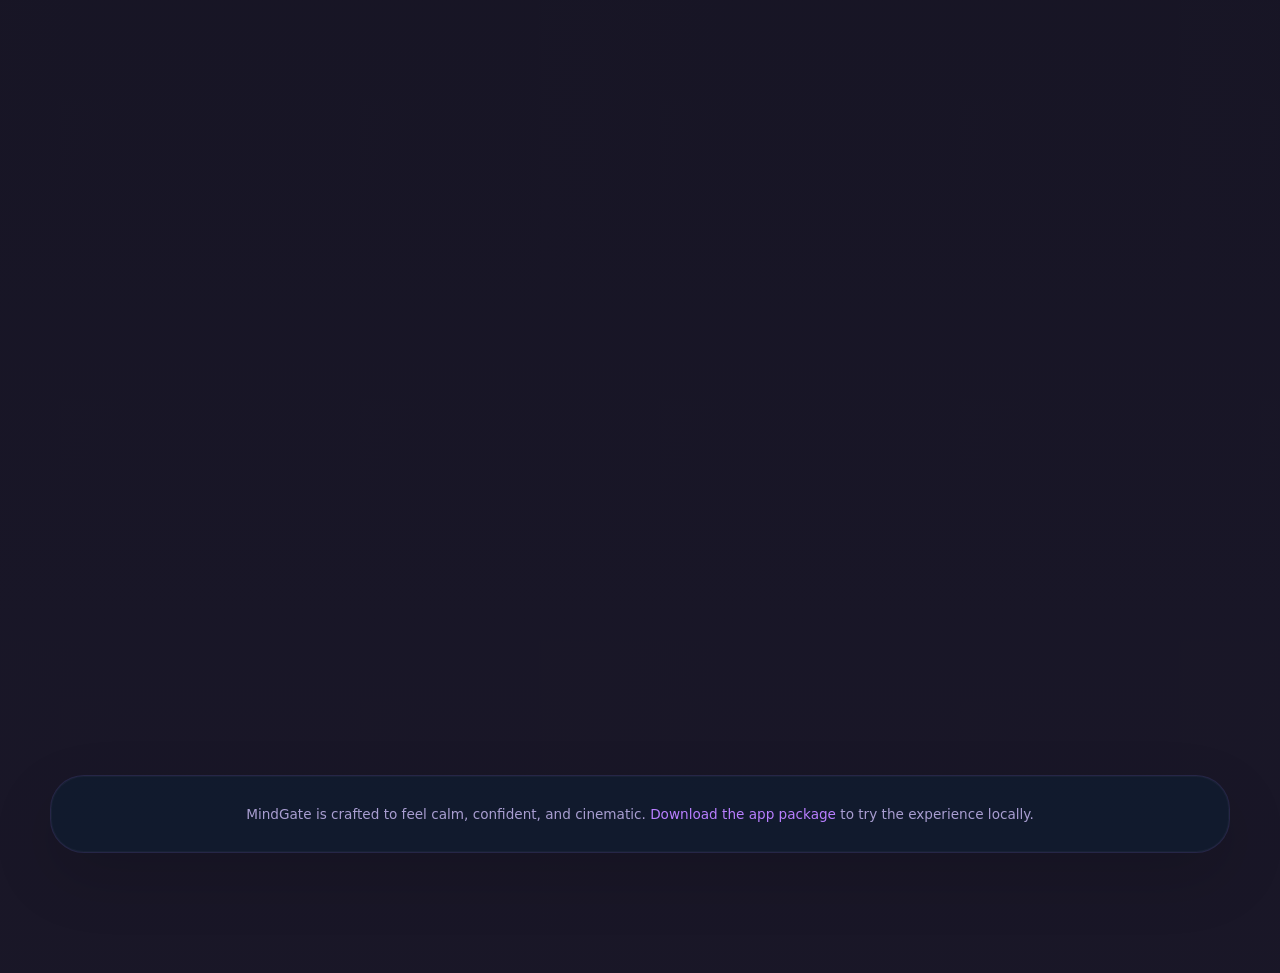
==== commit ae27f175: "New changes" ====
--- a/index.html
+++ b/index.html
@@ -1,222 +1,12 @@
-<!DOCTYPE html>
-<html lang="en">
-<head>
-  <meta charset="UTF-8" />
-  <meta name="viewport" content="width=device-width, initial-scale=1.0" />
-  <title>MindGate — The Gate Between Your Mind and Mindless Consumption</title>
-  <link rel="stylesheet" href="styles.css" />
-</head>
-<body>
-  <div class="page-shell" id="top">
-    <div class="wave-background"></div>
-    <div class="ocean-wave-layer"></div>
-    <canvas id="particle-canvas" class="particle-canvas" aria-hidden="true"></canvas>
-    <div class="float-orbs" aria-hidden="true">
-      <div class="orb orb--1"></div>
-      <div class="orb orb--2"></div>
-      <div class="orb orb--3"></div>
-    </div>
-    <div class="content-wrap">
-      <nav class="site-nav reveal">
-        <div class="nav-logo">
-          <img src="logo.svg" alt="MindGate logo" class="logo-img" />
-          <span>MindGate</span>
-        </div>
-        <div class="nav-links">
-          <a href="#features">Features</a>
-          <a href="#how-it-works">How it works</a>
-          <a href="MindGate-app.zip" download class="button button-primary">Download app</a>
-          <button class="contact-btn" id="contact-trigger">Contact</button>
-        </div>
-      </nav>
-
-      <section class="ocean-hero reveal">
-        <div class="ocean-hero-inner">
-          <h2 class="ocean-title">Cleaner Oceans, Brighter Future</h2>
-          <p class="ocean-sub">MindGate supports real-world ocean cleanup — a portion of proceeds funds coastal restoration and plastic retrieval. Together we keep our oceans healthy.</p>
-        </div>
-      </section>
-
-      <div class="contact-modal" id="contact-modal">
-        <div class="modal-content">
-          <button class="modal-close" id="modal-close">&times;</button>
-          <h2>Get in touch</h2>
-          <p>Have questions or want early access? Reach out:</p>
-          <div class="contact-info">
-            <div class="contact-item">
-              <p class="label">Email</p>
-              <a href="mailto:mindgate@gmail.com">mindgate@gmail.com</a>
-            </div>
-            <div class="contact-item">
-              <p class="label">Phone</p>
-              <a href="tel:+918008955454">+91 8008955454</a>
-            </div>
-          </div>
-        </div>
-      </div>
-      <header class="hero">
-        <div class="hero-copy reveal">
-          <p class="eyebrow">MindGate</p>
-          <h1>The <span class="hero-highlight">gate</span> between your <span class="hero-highlight">mind</span> and mindless consumption.</h1>
-          <p class="hero-description">
-            Not a blocker. Not a punishment. A gentle pause that helps you decide what you really want to do next — without losing your flow. MindGate also tracks progress toward your goal of using less screen time.
-          </p>
-          <div class="hero-notes">
-            <span>Instant intention checks</span>
-            <span>Respect your flow</span>
-            <span>Progress that feels earned</span>
-          </div>
-          <div class="hero-actions">
-            <button class="button button-primary contact-btn">Join early access</button>
-            <a href="#features" class="button button-secondary">See how it works</a>
-            <a href="MindGate-app.zip" download class="button button-secondary">Download app</a>
-          </div>
-        </div>
-        <div class="hero-visual reveal">
-          <div class="hero-visual-card">
-            <img src="hero-illustration.png" alt="MindGate illustration" />
-          </div>
-        </div>
-      </header>
-
-      <section class="feature-showcase reveal">
-        <div class="section-header">
-          <p class="section-eyebrow">Live preview</p>
-          <h2>See MindGate in action</h2>
-          <p>Experience the calm UI that helps teenagers make mindful decisions without feeling boxed in.</p>
-        </div>
-        <div class="hero-panel reveal">
-          <div class="phone-card">
-            <div class="phone-screen">
-              <div class="status-bar">
-                <span>9:41</span>
-                <span>🔋 100%</span>
-              </div>
-              <div class="screen-content">
-                <h2>Ready to choose?</h2>
-                <p>Light, Medium, or Hardcore — the gate is yours.</p>
-                <div class="metric-row">
-                  <div>
-                    <span class="metric-value">7h+</span>
-                    <span class="metric-label">screen time</span>
-                  </div>
-                  <div>
-                    <span class="metric-value">3x</span>
-                    <span class="metric-label">more focus</span>
-                  </div>
-                </div>
-              </div>
-            </div>
-          </div>
-        </div>
-      </section>
-
-      <section id="how-it-works" class="how-it-works reveal">
-        <div class="how-header">
-          <p class="section-eyebrow">The process</p>
-          <h2>How MindGate works.</h2>
-          <p>A simple, intentional flow that puts you back in control.</p>
-        </div>
-        <div class="how-steps">
-          <div class="step reveal">
-            <div class="step-number">1</div>
-            <h3>You open an app</h3>
-            <p>Pick your intensity level for each app: Light, Medium, or Hardcore.</p>
-          </div>
-          <div class="step reveal">
-            <div class="step-number">2</div>
-            <h3>MindGate pauses</h3>
-            <p>A gentle reminder appears asking how you really feel right now.</p>
-          </div>
-          <div class="step reveal">
-            <div class="step-number">3</div>
-            <h3>You decide</h3>
-            <p>Choose to continue, reflect, or do something else instead.</p>
-          </div>
-          <div class="step reveal">
-            <div class="step-number">4</div>
-            <h3>Track your progress</h3>
-            <p>See your screen time patterns and celebrate intentional choices.</p>
-          </div>
-        </div>
-      </section>
-
-      <main>
-      <section id="features" class="section section-features">
-        <div class="section-header reveal">
-          <p class="section-eyebrow">Why MindGate</p>
-          <h2>Stop autopilot. Start choosing.</h2>
-        </div>
-        <div class="feature-grid">
-          <article class="feature-card reveal">
-            <h3>Context-aware interventions</h3>
-            <p>Games and scroll apps get different treatment — no angry mid-play blocks, just a thoughtful pause that respects how you feel.</p>
-          </article>
-          <article class="feature-card reveal">
-            <h3>Big, personal accountability</h3>
-            <p>Pick Light, Medium, or Hardcore for each app. You stay in control and nothing feels forced.</p>
-          </article>
-          <article class="feature-card reveal">
-            <h3>Reflection built-in</h3>
-            <p>Self-messages and emotional check-ins help you stay honest without feeling judged.</p>
-          </article>
-        </div>
-      </section>
-
-        <section class="section section-stats">
-          <div class="stats-left reveal">
-            <div class="stats-copy">
-              <p class="section-eyebrow">Fast facts</p>
-              <h2>Designed for teens who want control, not restrictions.</h2>
-            </div>
-            <div class="stat-grid">
-              <div class="stat-card reveal">
-                <span>7+</span>
-                <p>Average daily screen hours for teenagers</p>
-              </div>
-              <div class="stat-card reveal">
-                <span>0.2s</span>
-                <p>Time it takes to dismiss a generic reminder</p>
-              </div>
-              <div class="stat-card reveal">
-                <span>1st</span>
-                <p>Context-aware screen accountability app built for teenagers</p>
-              </div>
-            </div>
-          </div>
-          <div class="stats-right reveal">
-            <div class="stats-visual-wrap">
-              <img src="stats-random.png" alt="Abstract stats illustration" class="stats-visual stats-visual--small" width="350" height="350" />
-            </div>
-          </div>
-          <div class="survey-panel reveal">
-            <p class="section-eyebrow">Field research</p>
-            <h3>We interviewed 128 teens and this is the data we got.</h3>
-            <div class="survey-grid">
-              <div class="stat-card reveal">
-                <span>86%</span>
-                <p>said a gentle pause helps them decide whether to keep scrolling.</p>
-              </div>
-              <div class="stat-card reveal">
-                <span>74%</span>
-                <p>felt more in control when apps offered a choice instead of a block.</p>
-              </div>
-              <div class="stat-card reveal">
-                <span>62%</span>
-                <p>would use MindGate daily if it respected their mood and timing.</p>
-              </div>
-            </div>
-          </div>
-        </section>
-
-      </main>
-      <footer class="site-footer">
-        <p>MindGate is crafted to feel calm, confident, and cinematic. <a href="MindGate-app.zip" download>Download the app package</a> to try the experience locally.</p>
-      </footer>
-    </div>
-  </div>
-
-  <script src="particles.js"></script>
-  <script src="script.js"></script>
-</body>
+<!DOCTYPE html>
+<html lang="en">
+<head>
+  <meta charset="UTF-8" />
+  <meta http-equiv="refresh" content="0; url=MindGate/" />
+  <meta name="viewport" content="width=device-width, initial-scale=1.0" />
+  <title>MindGate Redirect</title>
+</head>
+<body>
+  <p>Redirecting to <a href="MindGate/">MindGate</a>...</p>
+</body>
 </html>
